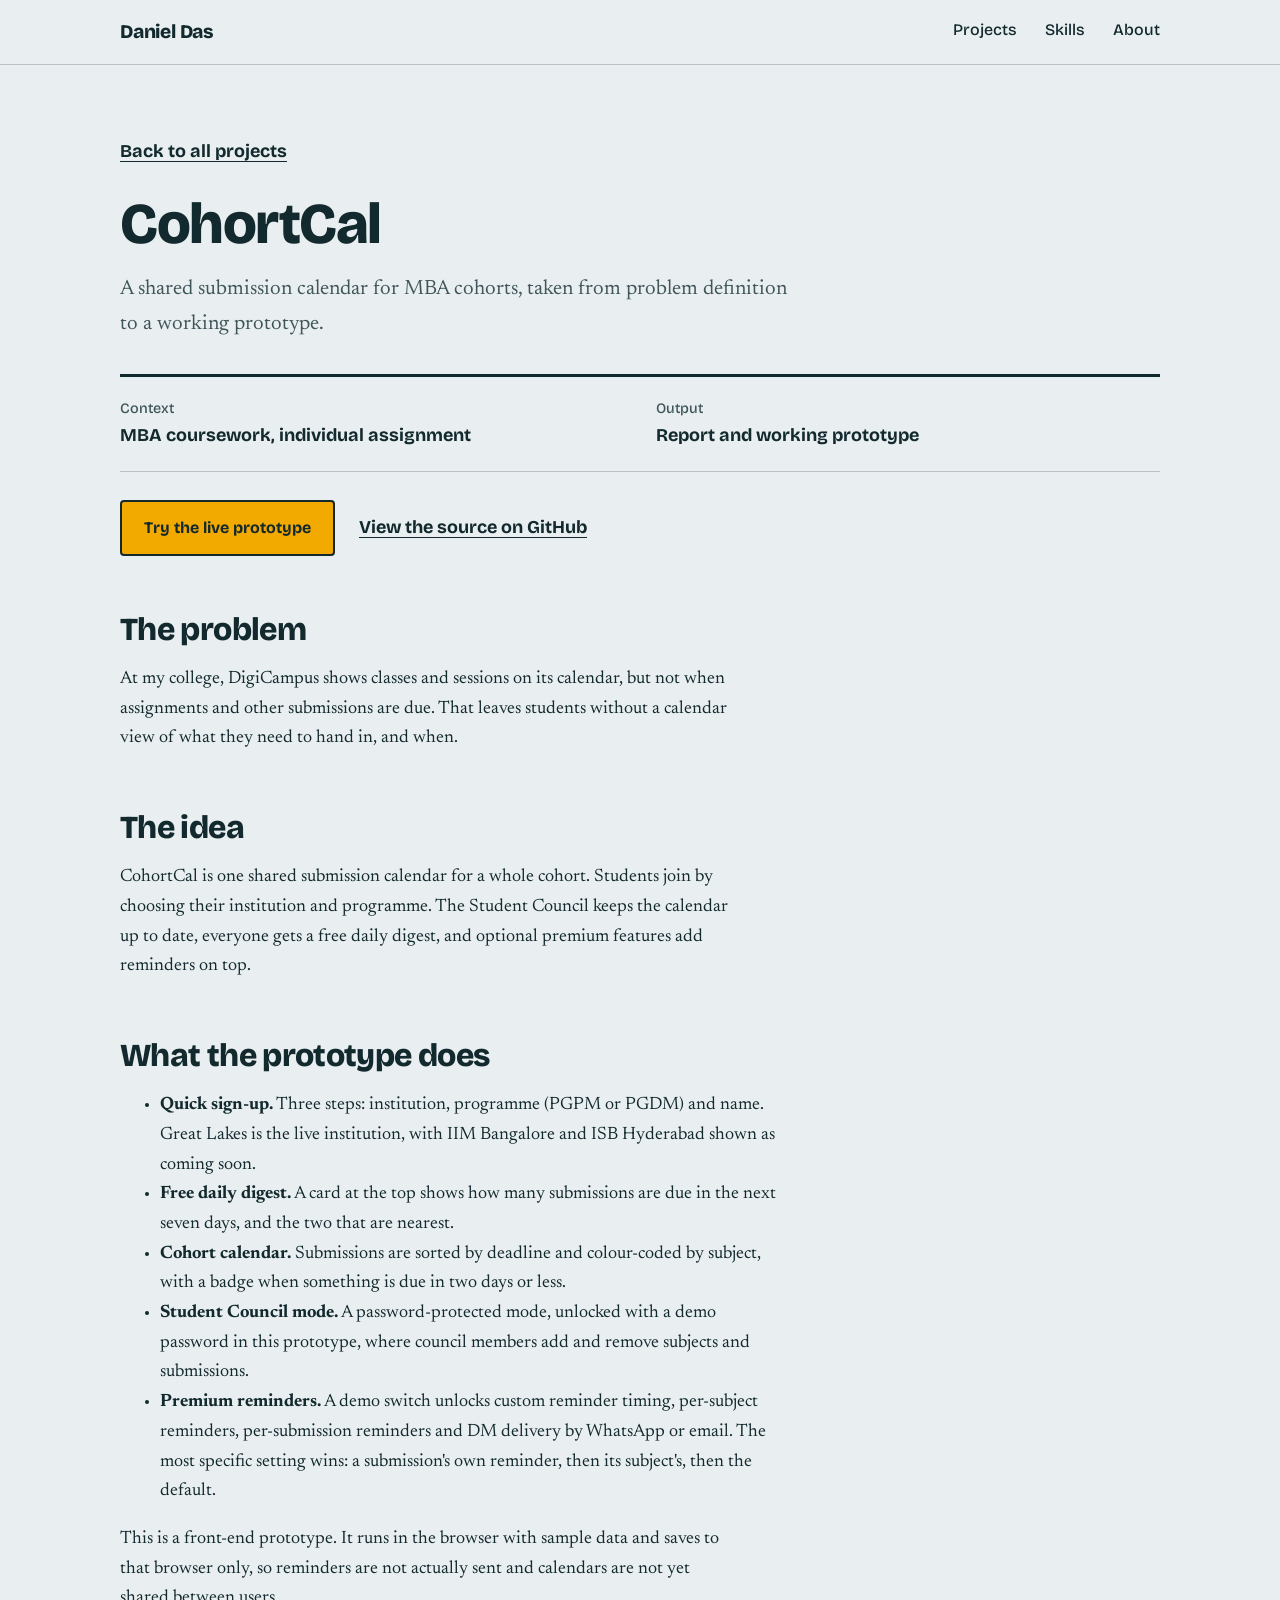
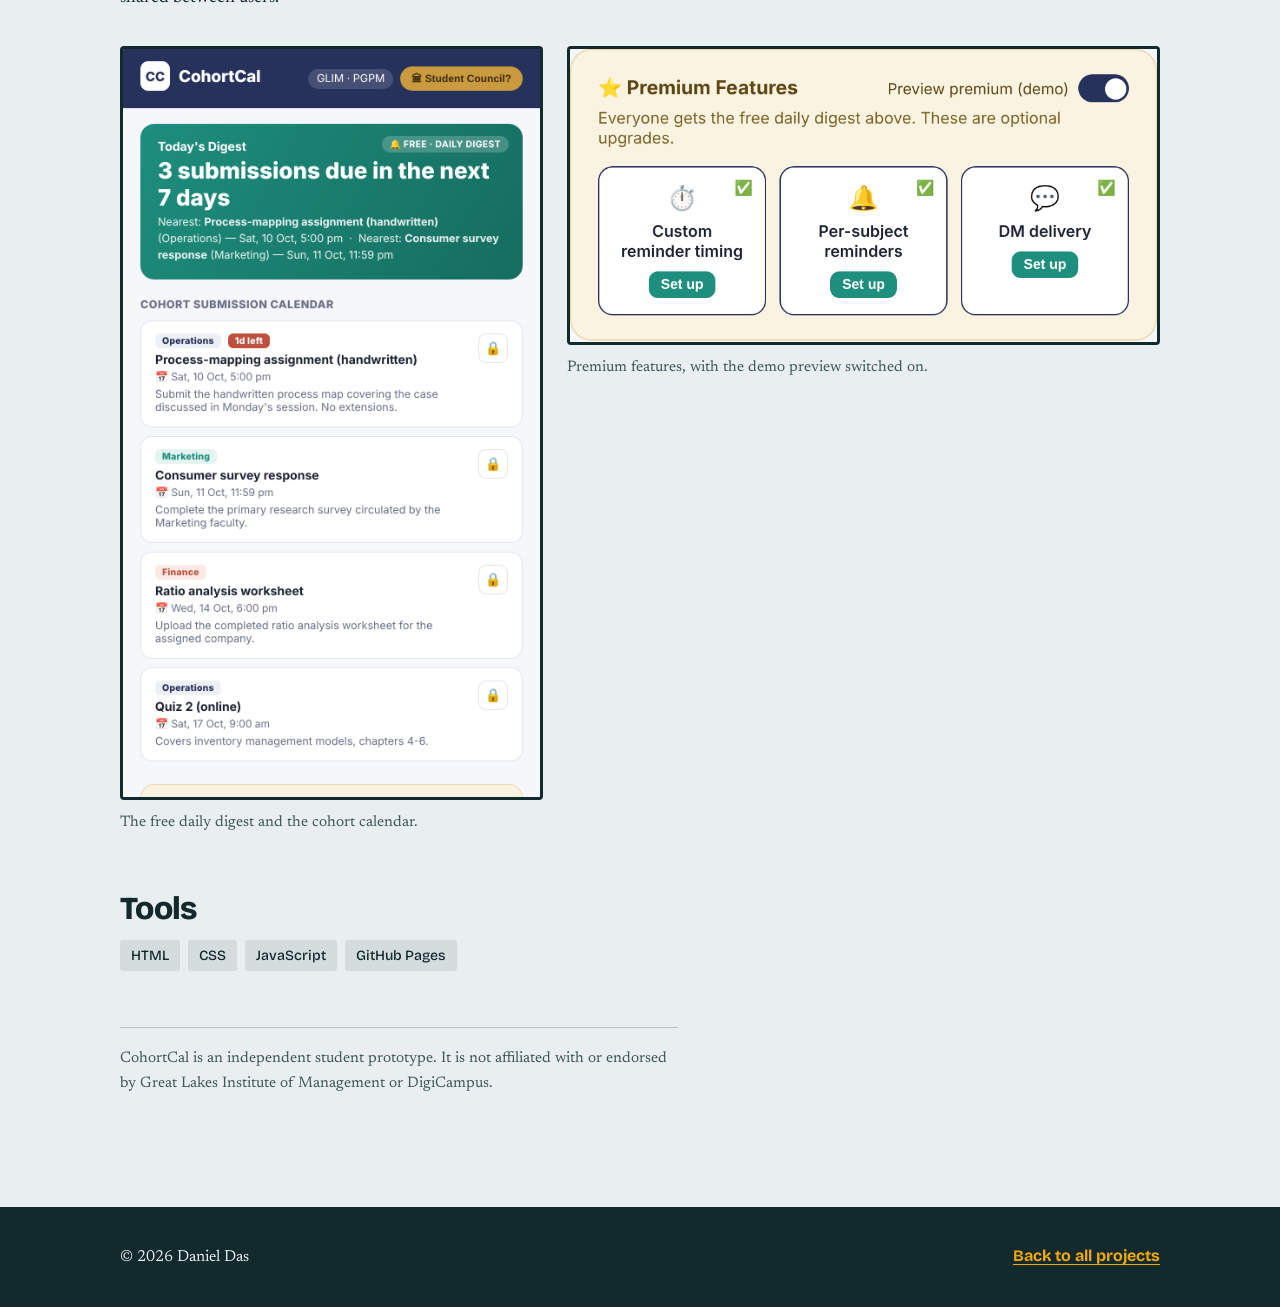
==== projects/cohortcal.html @ 999012e4 "Add CohortCal project page and homepage card New case study page with the problem, idea, prototype f" ====
<!doctype html>
<html lang="en">
<head>
  <meta charset="utf-8">
  <meta name="viewport" content="width=device-width, initial-scale=1">
  <title>CohortCal | Daniel Das</title>
  <meta name="description" content="A shared submission calendar for MBA cohorts, taken from problem definition to a working prototype with a free daily digest and optional premium reminders.">
  <link rel="preconnect" href="https://fonts.googleapis.com">
  <link rel="preconnect" href="https://fonts.gstatic.com" crossorigin>
  <link href="https://fonts.googleapis.com/css2?family=Bricolage+Grotesque:opsz,wght@12..96,500;12..96,700;12..96,800&family=Newsreader:ital,opsz,wght@0,6..72,400;0,6..72,600;1,6..72,400&display=swap" rel="stylesheet">
  <link rel="stylesheet" href="../style.css">
</head>
<body>
  <a class="skip" href="#main">Skip to content</a>

  <header class="site-nav">
    <nav class="container" aria-label="Main">
      <a class="brand" href="../index.html">Daniel Das</a>
      <ul class="nav-links">
        <li><a href="../index.html#projects">Projects</a></li>
        <li><a href="../index.html#skills">Skills</a></li>
        <li><a href="../index.html#about">About</a></li>
      </ul>
    </nav>
  </header>

  <main id="main" class="case">
    <div class="container">
      <a class="back" href="../index.html#projects">Back to all projects</a>

      <h1>CohortCal</h1>
      <p class="case-lede">A shared submission calendar for MBA cohorts, taken from problem definition to a working prototype.</p>

      <dl class="meta">
        <div><dt>Context</dt><dd>MBA coursework, individual assignment</dd></div>
        <div><dt>Output</dt><dd>Report and working prototype</dd></div>
      </dl>

      <div class="links case-links">
        <a class="btn btn-primary" href="https://daniel-d-das.github.io/CohortCal/" target="_blank" rel="noopener">Try the live prototype</a>
        <a class="text-link" href="https://github.com/daniel-d-das/CohortCal" target="_blank" rel="noopener">View the source on GitHub</a>
      </div>

      <h2>The problem</h2>
      <p>At my college, DigiCampus shows classes and sessions on its calendar, but not when assignments and other submissions are due. That leaves students without a calendar view of what they need to hand in, and when.</p>

      <h2>The idea</h2>
      <p>CohortCal is one shared submission calendar for a whole cohort. Students join by choosing their institution and programme. The Student Council keeps the calendar up to date, everyone gets a free daily digest, and optional premium features add reminders on top.</p>

      <h2>What the prototype does</h2>
      <ul>
        <li><strong>Quick sign-up.</strong> Three steps: institution, programme (PGPM or PGDM) and name. Great Lakes is the live institution, with IIM Bangalore and ISB Hyderabad shown as coming soon.</li>
        <li><strong>Free daily digest.</strong> A card at the top shows how many submissions are due in the next seven days, and the two that are nearest.</li>
        <li><strong>Cohort calendar.</strong> Submissions are sorted by deadline and colour-coded by subject, with a badge when something is due in two days or less.</li>
        <li><strong>Student Council mode.</strong> A password-protected mode, unlocked with a demo password in this prototype, where council members add and remove subjects and submissions.</li>
        <li><strong>Premium reminders.</strong> A demo switch unlocks custom reminder timing, per-subject reminders, per-submission reminders and DM delivery by WhatsApp or email. The most specific setting wins: a submission's own reminder, then its subject's, then the default.</li>
      </ul>
      <p>This is a front-end prototype. It runs in the browser with sample data and saves to that browser only, so reminders are not actually sent and calendars are not yet shared between users.</p>

      <div class="shots">
        <figure>
          <img src="../assets/cohortcal-calendar.png" alt="CohortCal main screen with the daily digest card and the first submissions on the cohort calendar" loading="lazy" onerror="this.closest('figure').remove()">
          <figcaption>The free daily digest and the cohort calendar.</figcaption>
        </figure>
        <figure>
          <img src="../assets/cohortcal-premium.png" alt="CohortCal premium panel showing custom reminder timing, per-subject reminders and DM delivery unlocked in preview mode" loading="lazy" onerror="this.closest('figure').remove()">
          <figcaption>Premium features, with the demo preview switched on.</figcaption>
        </figure>
      </div>

      <h2>Tools</h2>
      <ul class="tags">
        <li>HTML</li>
        <li>CSS</li>
        <li>JavaScript</li>
        <li>GitHub Pages</li>
      </ul>

      <p class="note">CohortCal is an independent student prototype. It is not affiliated with or endorsed by Great Lakes Institute of Management or DigiCampus.</p>
    </div>
  </main>

  <footer class="site-footer">
    <div class="container">
      <p>© 2026 Daniel Das</p>
      <p><a href="../index.html#projects">Back to all projects</a></p>
    </div>
  </footer>
</body>
</html>
---- style.css ----
/* Daniel Das portfolio: shared styles for every page.
   Palette: fog (page), paper (alt sections), ink (text), lens (links), amber (focus accent). */

:root {
  --fog: #E9EEF0;
  --paper: #F6F9FA;
  --ink: #12292E;
  --ink-soft: #3E555A;
  --lens: #2F5F69;
  --amber: #F2A900;
  --rule: rgba(18, 41, 46, .22);
  --display: "Bricolage Grotesque", "Segoe UI", system-ui, sans-serif;
  --text: "Newsreader", Georgia, "Times New Roman", serif;
  --wrap: 1080px;
}

*, *::before, *::after { box-sizing: border-box; }

html { scroll-behavior: smooth; -webkit-text-size-adjust: 100%; }

body {
  margin: 0;
  background: var(--fog);
  color: var(--ink);
  font-family: var(--text);
  font-size: 1.125rem;
  line-height: 1.65;
}

img { max-width: 100%; display: block; }

a { color: var(--lens); text-underline-offset: .2em; text-decoration-thickness: .08em; }
a:hover { color: var(--ink); }

:focus-visible { outline: 3px solid var(--ink); outline-offset: 3px; }

.container { width: 100%; max-width: var(--wrap); margin: 0 auto; padding: 0 20px; }

.skip {
  position: absolute; left: 12px; top: -60px; z-index: 20;
  background: var(--amber); color: var(--ink);
  padding: 10px 16px; border-radius: 4px;
  font-family: var(--display); font-weight: 700;
}
.skip:focus { top: 12px; }

/* Navigation */
.site-nav {
  position: sticky; top: 0; z-index: 10;
  background: rgba(233, 238, 240, .92);
  -webkit-backdrop-filter: blur(8px); backdrop-filter: blur(8px);
  border-bottom: 1px solid var(--rule);
}
.site-nav .container { display: flex; align-items: center; justify-content: space-between; min-height: 64px; }
.brand {
  font-family: var(--display); font-weight: 800; font-size: 1.2rem;
  letter-spacing: -.01em; color: var(--ink); text-decoration: none;
}
.nav-links { display: flex; gap: 28px; list-style: none; margin: 0; padding: 0; }
.nav-links a {
  font-family: var(--display); font-weight: 500; font-size: 1rem;
  color: var(--ink); text-decoration: none;
  padding: 6px 0; border-bottom: 2px solid transparent;
}
.nav-links a:hover { border-bottom-color: var(--amber); }

/* Hero: a viewfinder frame that locks into place once on load */
.hero { padding: clamp(40px, 8vw, 96px) 0 clamp(48px, 8vw, 104px); }
.frame { position: relative; padding: clamp(28px, 6vw, 72px) clamp(24px, 5vw, 64px); }
.corner {
  position: absolute; width: 34px; height: 34px;
  border: 0 solid var(--ink);
  animation: lock .7s cubic-bezier(.2, .8, .2, 1) both;
}
.corner.tl { top: 0; left: 0; border-top-width: 4px; border-left-width: 4px; --from: -22px, -22px; }
.corner.tr { top: 0; right: 0; border-top-width: 4px; border-right-width: 4px; --from: 22px, -22px; }
.corner.bl { bottom: 0; left: 0; border-bottom-width: 4px; border-left-width: 4px; --from: -22px, 22px; }
.corner.br { bottom: 0; right: 0; border-bottom-width: 4px; border-right-width: 4px; --from: 22px, 22px; }
@keyframes lock {
  from { opacity: 0; transform: translate(var(--from)); }
  to { opacity: 1; transform: none; }
}
@media (prefers-reduced-motion: reduce) {
  html { scroll-behavior: auto; }
  .corner { animation: none; }
}

h1 {
  font-family: var(--display); font-weight: 800;
  font-size: clamp(2.5rem, 7vw, 4.75rem); line-height: 1.02; letter-spacing: -.025em;
  margin: 0 0 28px; max-width: 18ch;
}
.lede { font-size: clamp(1.15rem, 2vw, 1.35rem); max-width: 56ch; margin: 0 0 36px; color: var(--ink-soft); }
.actions { display: flex; flex-wrap: wrap; gap: 14px; }

.btn {
  display: inline-block; font-family: var(--display); font-weight: 700; font-size: 1rem;
  text-decoration: none; color: var(--ink);
  padding: 13px 22px; border: 2px solid var(--ink); border-radius: 4px;
  transition: background-color .15s, color .15s;
}
.btn-primary { background: var(--amber); }
.btn-primary:hover { background: var(--ink); color: var(--amber); }
.btn-ghost { background: transparent; }
.btn-ghost:hover { background: var(--ink); color: var(--fog); }

/* Sections */
.section { padding: clamp(56px, 9vw, 104px) 0; scroll-margin-top: 64px; }
.section-alt { background: var(--paper); }

h2 {
  font-family: var(--display); font-weight: 800;
  font-size: clamp(1.9rem, 4vw, 2.75rem); line-height: 1.1; letter-spacing: -.02em;
  margin: 0 0 14px;
}
.section-intro { max-width: 58ch; color: var(--ink-soft); margin: 0 0 48px; }

/* Projects */
.project {
  display: grid; grid-template-columns: minmax(0, 5fr) minmax(0, 7fr);
  gap: clamp(24px, 5vw, 56px);
  padding: 40px 0; border-top: 3px solid var(--ink);
}
.thumb { position: relative; margin: 0; aspect-ratio: 4 / 3; background: var(--ink); overflow: hidden; border-radius: 4px; }
.thumb::before {
  content: attr(data-initial); position: absolute; inset: 0; display: grid; place-items: center;
  font-family: var(--display); font-weight: 800; font-size: 6rem; color: var(--amber);
}
.thumb img { position: absolute; inset: 0; width: 100%; height: 100%; object-fit: cover; }

.project-body .kind { font-family: var(--display); font-weight: 500; font-size: .98rem; color: var(--ink-soft); margin: 0 0 6px; }
.project h3 {
  font-family: var(--display); font-weight: 800;
  font-size: clamp(1.6rem, 3vw, 2.1rem); line-height: 1.12; letter-spacing: -.015em;
  margin: 0 0 14px;
}
.project-body p { margin: 0 0 18px; max-width: 58ch; }

.tags { display: flex; flex-wrap: wrap; gap: 8px; list-style: none; margin: 0 0 24px; padding: 0; }
.tags li {
  font-family: var(--display); font-weight: 500; font-size: .88rem;
  background: rgba(18, 41, 46, .09); padding: 4px 11px; border-radius: 3px;
}
.links { display: flex; flex-wrap: wrap; gap: 12px 24px; align-items: center; }
.text-link { font-family: var(--display); font-weight: 700; color: var(--ink); }

/* Skills */
.skills { display: grid; grid-template-columns: repeat(2, minmax(0, 1fr)); gap: 40px clamp(24px, 5vw, 56px); }
.skill { border-top: 3px solid var(--ink); padding-top: 18px; }
.skill h3 { font-family: var(--display); font-weight: 700; font-size: 1.3rem; line-height: 1.2; margin: 0 0 8px; }
.skill p { margin: 0; color: var(--ink-soft); max-width: 48ch; }

/* About */
.about { display: grid; grid-template-columns: minmax(0, 6fr) minmax(0, 5fr); gap: clamp(32px, 6vw, 72px); }
.about p { margin: 0 0 18px; max-width: 58ch; }
.about h3 { font-family: var(--display); font-weight: 700; font-size: 1.3rem; margin: 0 0 14px; }
.timeline { list-style: none; margin: 0; padding: 0; }
.timeline li { display: grid; grid-template-columns: 5rem minmax(0, 1fr); gap: 16px; padding: 14px 0; border-top: 1px solid var(--rule); }
.timeline li:first-child { border-top: 3px solid var(--ink); }
.timeline .when { font-family: var(--display); font-weight: 700; font-size: .95rem; }
.timeline .what { font-size: 1rem; line-height: 1.5; }
.timeline .what strong { display: block; font-family: var(--display); font-weight: 700; }

/* Footer */
.site-footer { background: var(--ink); color: var(--fog); padding: 36px 0; font-size: 1rem; }
.site-footer .container { display: flex; flex-wrap: wrap; gap: 12px 32px; justify-content: space-between; align-items: center; }
.site-footer p { margin: 0; }
.site-footer a { color: var(--amber); font-family: var(--display); font-weight: 700; }
.site-footer a:hover { color: var(--fog); }

/* Case study pages */
.case { padding: clamp(32px, 6vw, 72px) 0 clamp(56px, 8vw, 96px); }
.back { display: inline-block; font-family: var(--display); font-weight: 700; color: var(--ink); margin-bottom: 28px; }
.case h1 { font-size: clamp(2.2rem, 5.5vw, 3.6rem); max-width: 20ch; margin-bottom: 20px; }
.case-lede { font-size: 1.3rem; color: var(--ink-soft); margin: 0 0 32px; }
.meta {
  display: grid; grid-template-columns: repeat(2, minmax(0, 1fr)); gap: 20px 32px;
  margin: 0 0 16px; padding: 20px 0;
  border-top: 3px solid var(--ink); border-bottom: 1px solid var(--rule);
}
.meta dt { font-family: var(--display); font-weight: 500; font-size: .9rem; color: var(--ink-soft); }
.meta dd { margin: 0; font-family: var(--display); font-weight: 700; }
.case h2 { font-size: clamp(1.5rem, 3vw, 2rem); margin: 56px 0 14px; }
.case p, .case li { max-width: 62ch; }
.steps { padding-left: 1.4em; }
.steps li { margin-bottom: 12px; }
.poster { margin: 40px 0 0; max-width: 520px; }
.poster img { width: 100%; height: auto; border: 3px solid var(--ink); border-radius: 4px; background: var(--paper); }
.poster figcaption { font-size: .95rem; color: var(--ink-soft); margin-top: 10px; }
.table-wrap { overflow-x: auto; }
.deliverables { width: 100%; border-collapse: collapse; font-size: 1rem; }
.deliverables th, .deliverables td { text-align: left; vertical-align: top; padding: 14px 16px 14px 0; border-top: 1px solid var(--rule); }
.deliverables th { font-family: var(--display); font-weight: 700; font-size: .95rem; border-top: 3px solid var(--ink); }
.deliverables tbody th { font-size: 1rem; border-top: 1px solid var(--rule); }
.note { font-size: .95rem; color: var(--ink-soft); margin-top: 56px; padding-top: 18px; border-top: 1px solid var(--rule); }

.case-links { margin: 28px 0 0; }
.shots { display: grid; grid-template-columns: minmax(0, 5fr) minmax(0, 7fr); gap: 24px; align-items: start; margin: 32px 0 0; }
.shots figure { margin: 0; }
.shots img { width: 100%; height: auto; border: 3px solid var(--ink); border-radius: 4px; background: var(--paper); }
.shots figcaption { font-size: .95rem; color: var(--ink-soft); margin-top: 10px; }

/* Text still to be filled in. Delete this class once you have replaced the text. */
.todo { background: rgba(242, 169, 0, .35); padding: 1px 6px; border-radius: 3px; }

@media (max-width: 760px) {
  body { font-size: 1.0625rem; }
  .project, .about, .skills, .meta, .shots { grid-template-columns: minmax(0, 1fr); }
  .nav-links { gap: 18px; }
  .corner { width: 26px; height: 26px; }
  .timeline li { grid-template-columns: 4.2rem minmax(0, 1fr); }
}
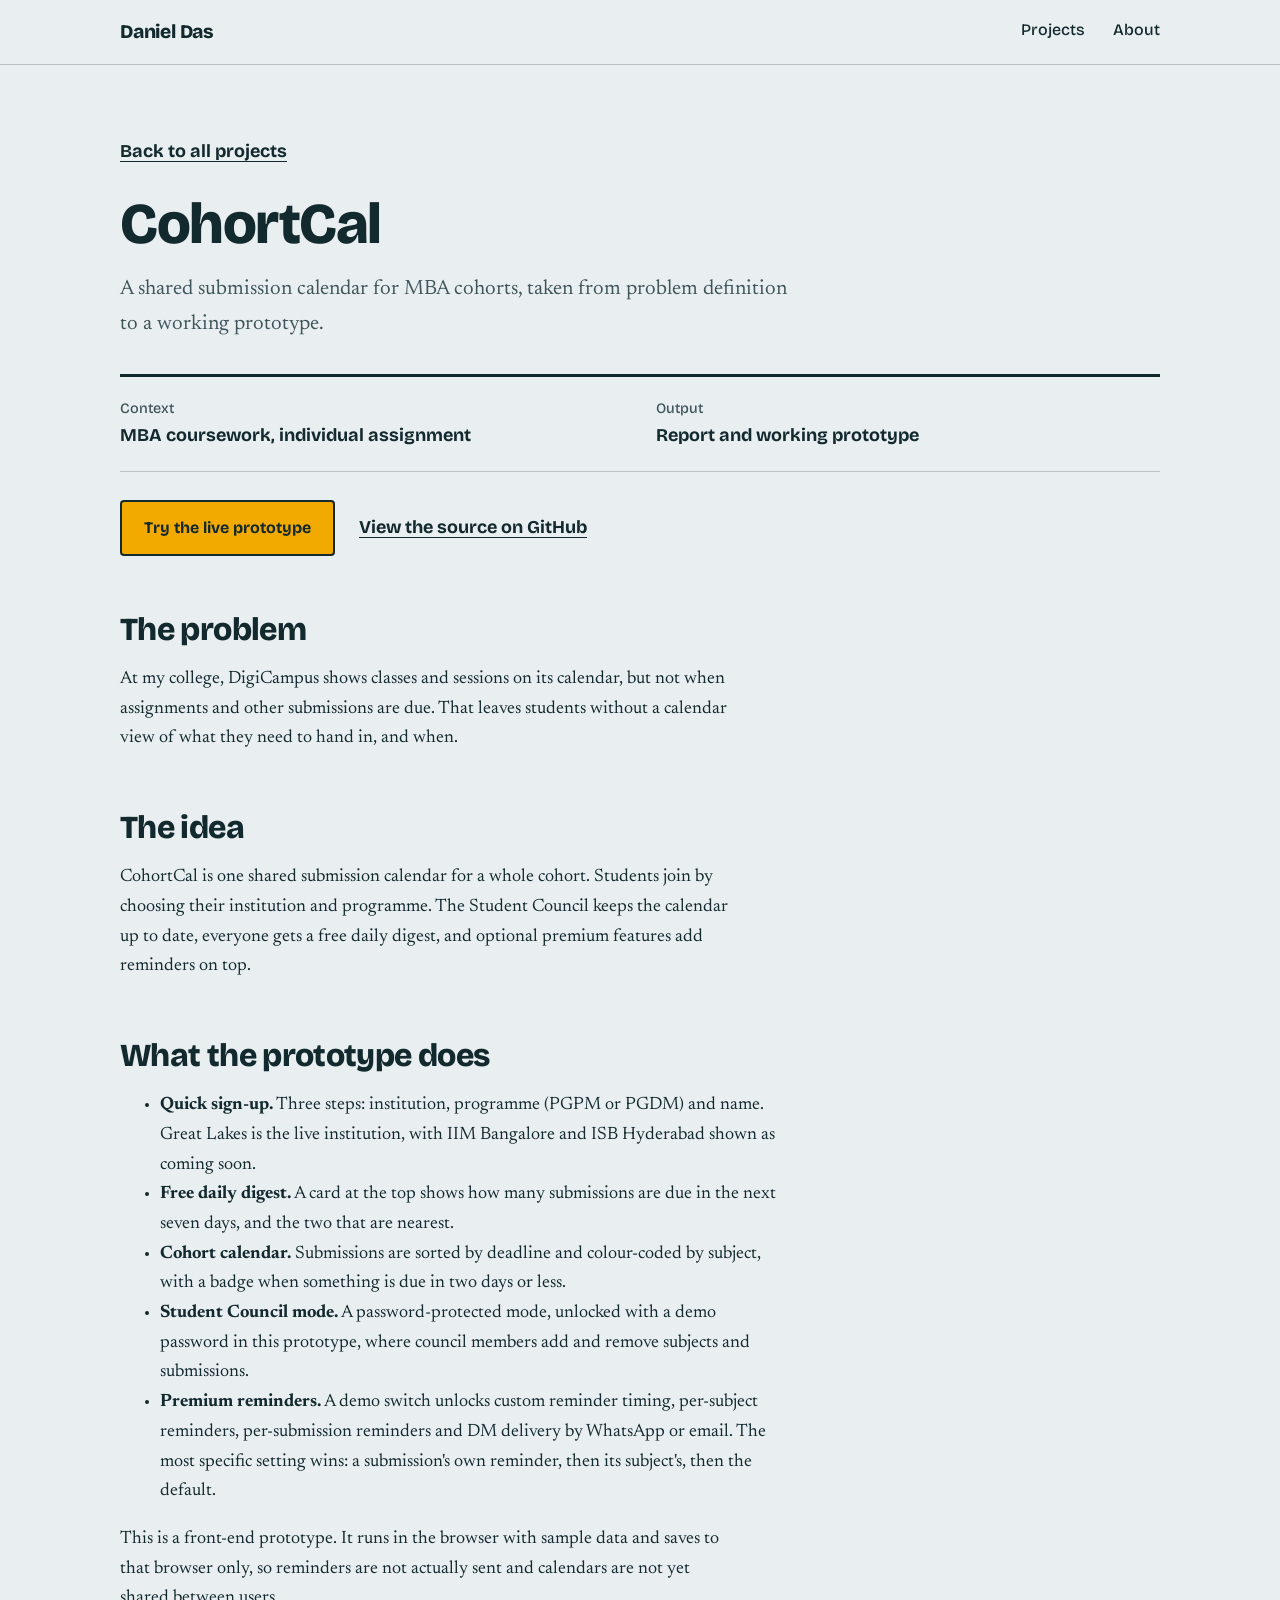
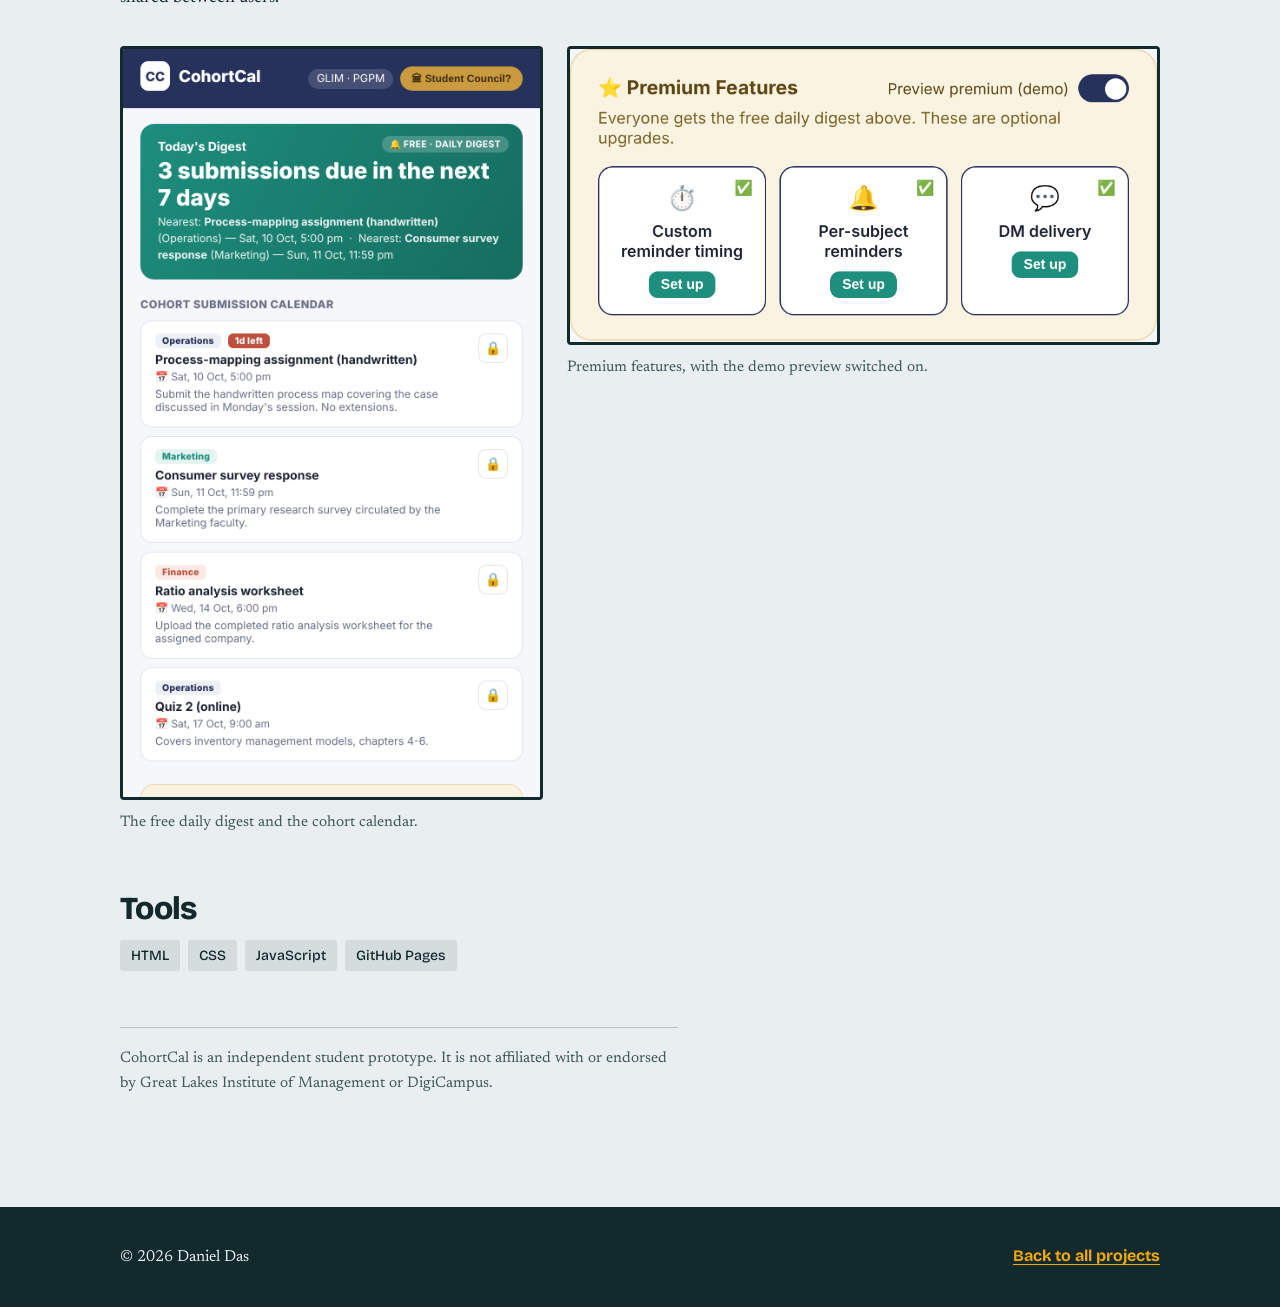
==== commit ae65008a: "Remove the Skills section Dropped the Skills section and its navigation links on every page, and swi" ====
--- a/projects/cohortcal.html
+++ b/projects/cohortcal.html
@@ -18,7 +18,6 @@
       <a class="brand" href="../index.html">Daniel Das</a>
       <ul class="nav-links">
         <li><a href="../index.html#projects">Projects</a></li>
-        <li><a href="../index.html#skills">Skills</a></li>
         <li><a href="../index.html#about">About</a></li>
       </ul>
     </nav>
